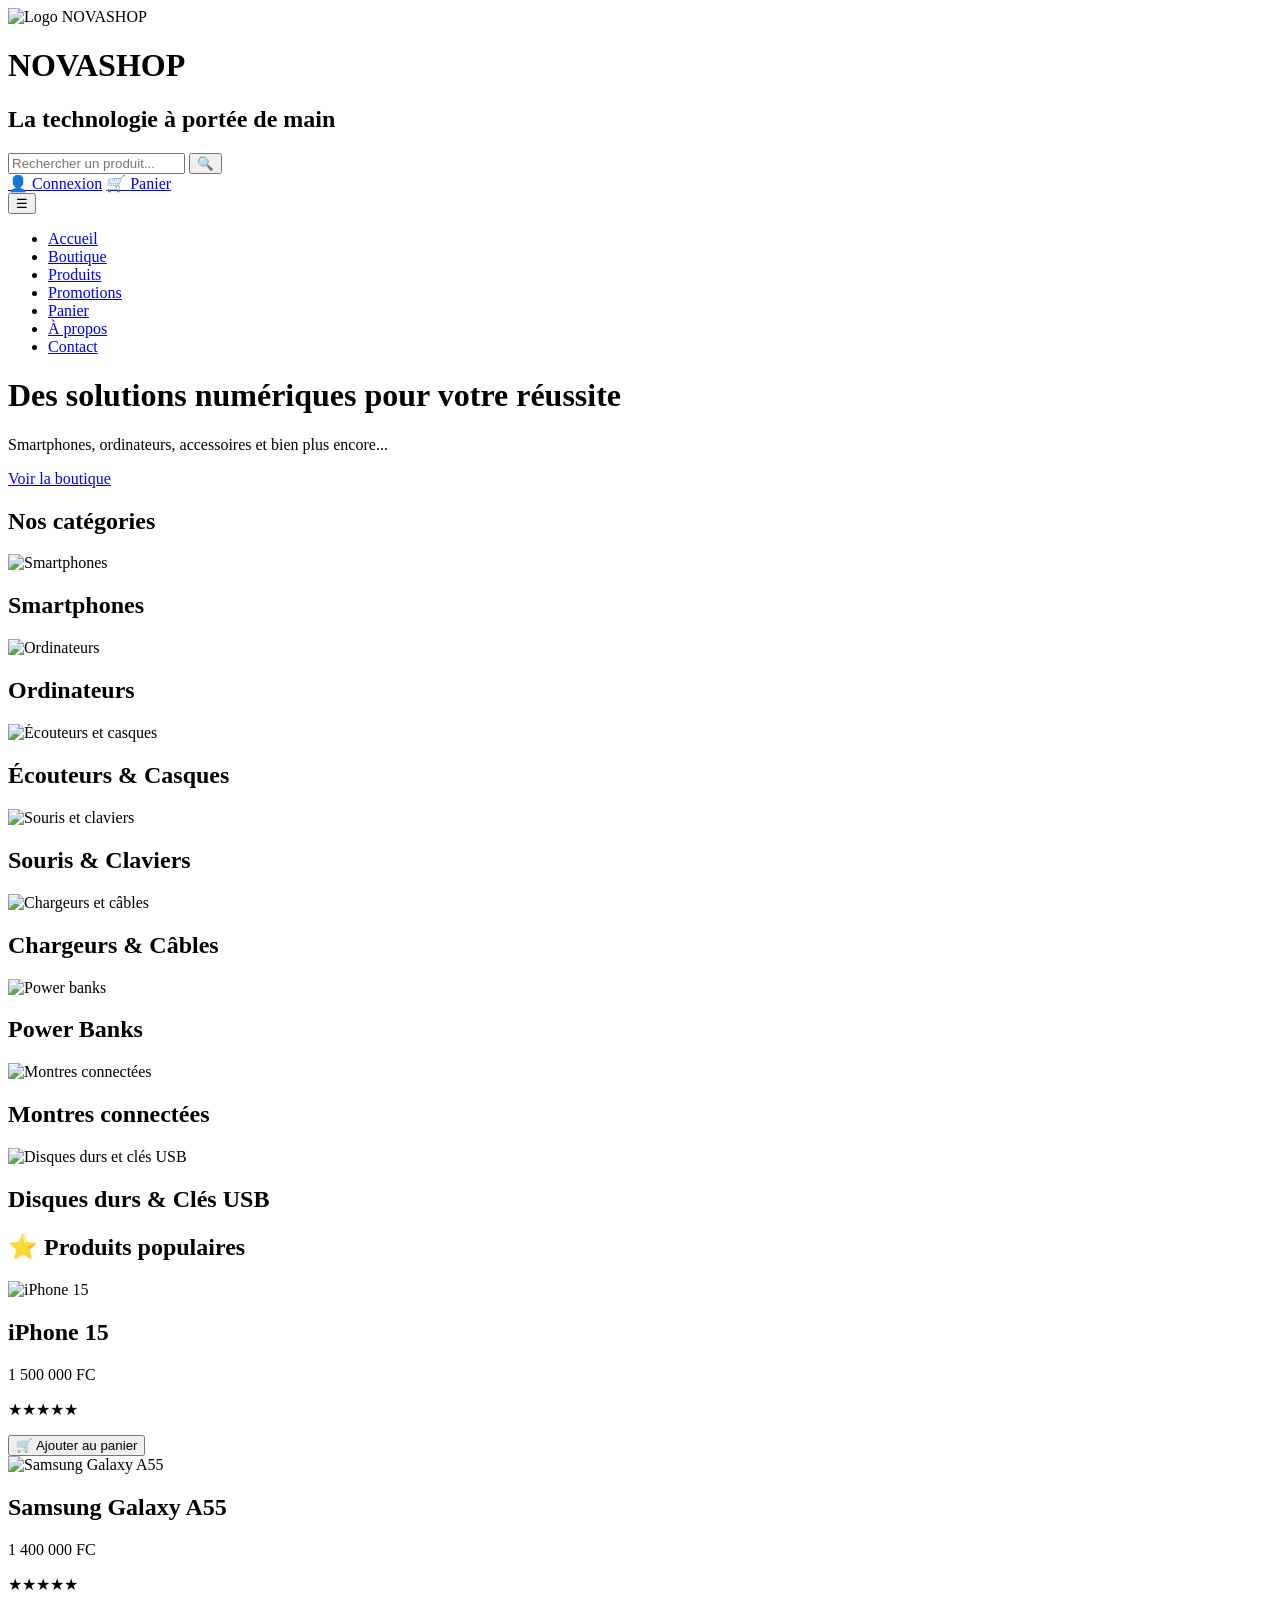
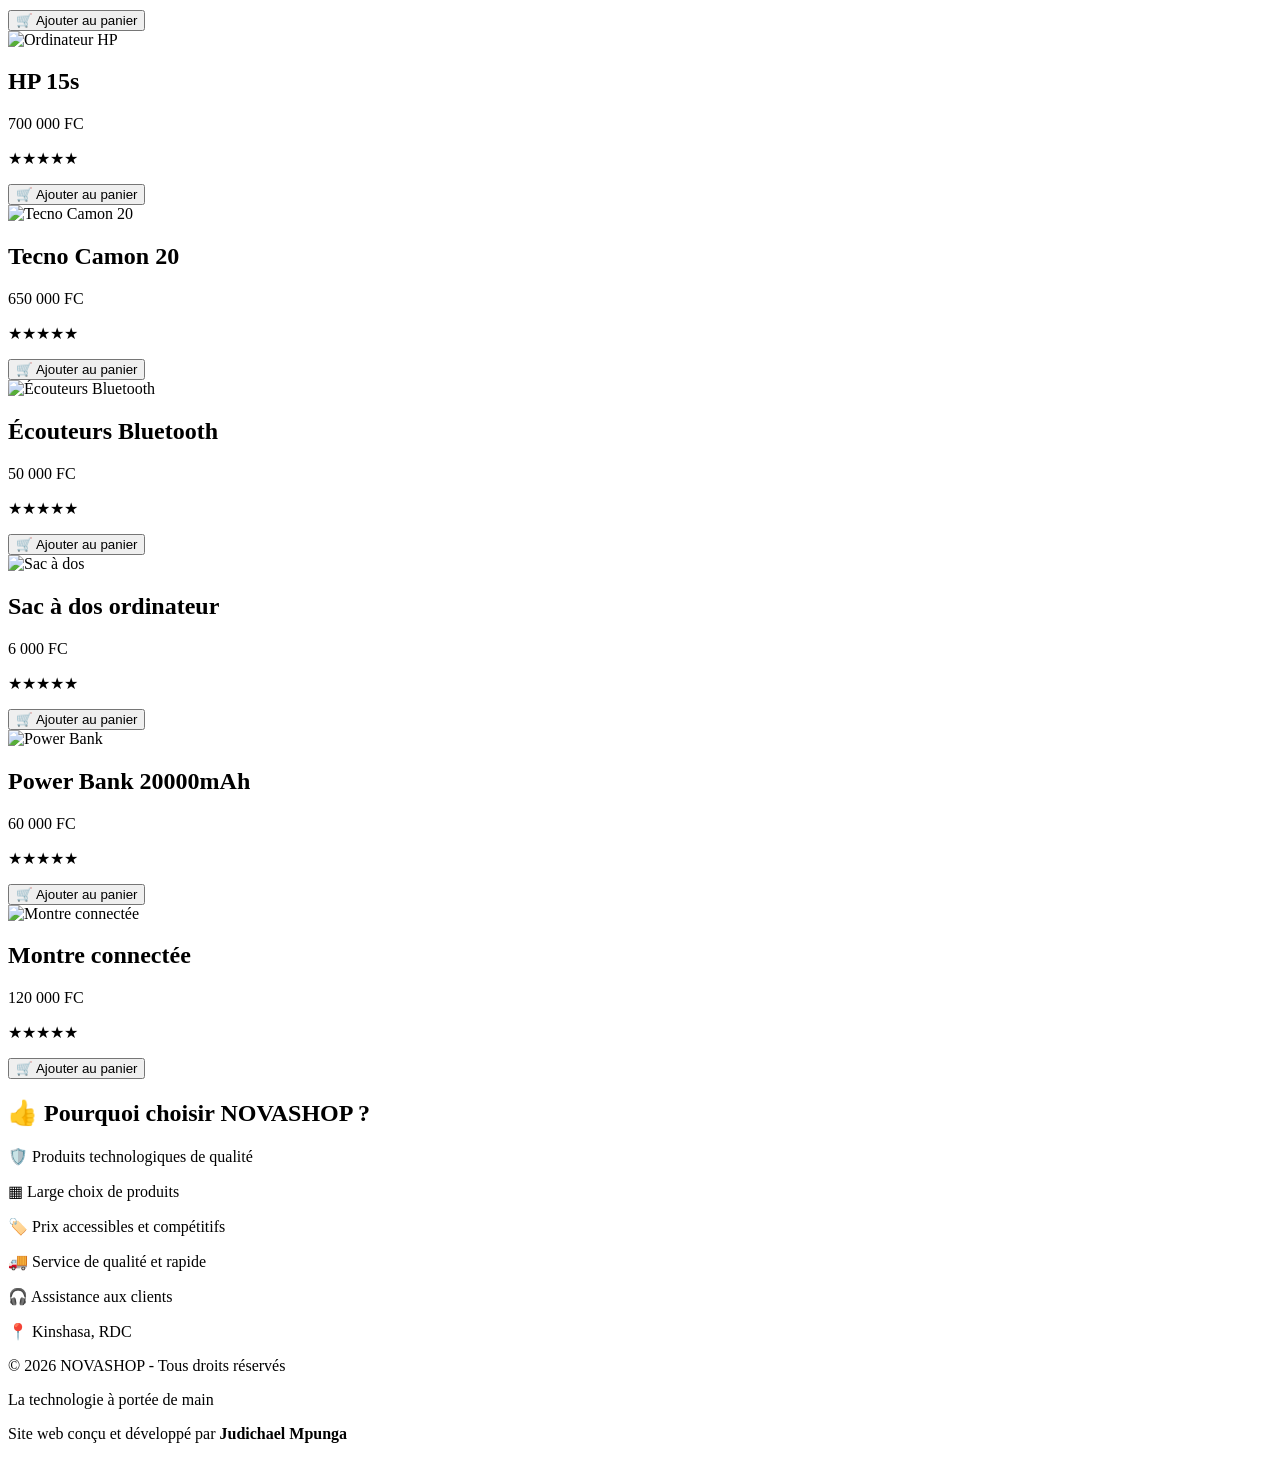
==== index.html @ c1bdf5a6 "Add files via upload" ====
<!doctype html>
<html>

<head>
    <meta charset="UTF-8">
    <title>NOVASHOP - Accueil</title>

    <link rel="stylesheet" type="text/css" href="/styles/styles.css">
</head>

<body>

<div id="bloc_page">

    <!--  HEADER  -->

    <header>

        <div id="titre_principal">

            <img src="/images/logo.png" alt="Logo NOVASHOP" id="logo">

            <div id="nom_boutique">
                <h1>NOVASHOP</h1>
                <h2>La technologie à portée de main</h2>
            </div>

        </div>


        <!-- RECHERCHE -->

        <div id="recherche">

            <input type="text"
                   id="txt_recherche"
                   placeholder="Rechercher un produit...">

            <button id="btn_recherche">🔍</button>

        </div>


        <!-- CONNEXION ET PANIER -->

        <div id="actions">

            <a href="#">👤 Connexion</a>

            <a href="panier.html">🛒 Panier</a>

        </div>

    </header>


    <!--  MENU -->

    <div id="barre_menu">

        <button id="btn_menu">☰</button>

        <nav id="menu_principal">

            <ul>

                <li>
                    <a href="index.html">Accueil</a>
                </li>

                <li>
                    <a href="boutique.html">Boutique</a>
                </li>

                <li>
                    <a href="produit.html">Produits</a>
                </li>

                <li>
                    <a href="promotions.html">Promotions</a>
                </li>

                <li>
                    <a href="panier.html">Panier</a>
                </li>

                <li>
                    <a href="apropos.html">À propos</a>
                </li>

                <li>
                    <a href="contact.html">Contact</a>
                </li>

            </ul>

        </nav>

    </div>


    <!-- BANNIERE -->

    <div id="banniere_image">

        <div id="banniere_contenu">

            <h1>Des solutions numériques pour votre réussite</h1>

            <p>
                Smartphones, ordinateurs, accessoires et bien plus encore...
            </p>

            <a href="boutique.html" class="bouton">
                Voir la boutique
            </a>

        </div>

    </div>


    <!--  CATEGORIES  -->

    <section id="categories">

        <h1>Nos catégories</h1>


        <div class="categories_conteneur">


            <div class="categorie">

                <img src="/images/smartphone.png"
                     alt="Smartphones">

                <h2>Smartphones</h2>

            </div>


            <div class="categorie">

                <img src="/images/ordinateurs.png"
                     alt="Ordinateurs">

                <h2>Ordinateurs</h2>

            </div>


            <div class="categorie">

                <img src="/images/ecout_casque.png"
                     alt="Écouteurs et casques">

                <h2>Écouteurs & Casques</h2>

            </div>


            <div class="categorie">

                <img src="/images/clavier_sourie.png"
                     alt="Souris et claviers">

                <h2>Souris & Claviers</h2>

            </div>


            <div class="categorie">

                <img src="/images/chargeur_rapide.png"
                     alt="Chargeurs et câbles">

                <h2>Chargeurs & Câbles</h2>

            </div>


            <div class="categorie">

                <img src="/images/powerbank.png"
                     alt="Power banks">

                <h2>Power Banks</h2>

            </div>


            <div class="categorie">

                <img src="/images/montre.png"
                     alt="Montres connectées">

                <h2>Montres connectées</h2>

            </div>


            <div class="categorie">

                <img src="/images/disque_cles.png"
                     alt="Disques durs et clés USB">

                <h2>Disques durs & Clés USB</h2>

            </div>


        </div>

    </section>


    <!--  PRODUITS POPULAIRES  -->

    <section id="produits_populaires">

        <h1>⭐ Produits populaires</h1>


        <div class="produits_conteneur">


            <!-- PRODUIT 1 -->

            <div class="produit">

                <img src="/images/iphone.png"
                     alt="iPhone 15">

                <h2>iPhone 15</h2>

                <p class="prix">1 500 000 FC</p>

                <p class="etoiles">★★★★★</p>

                <button class="btn_panier">
                    🛒 Ajouter au panier
                </button>

            </div>


            <!-- PRODUIT 2 -->

            <div class="produit">

                <img src="/images/samsung.png"
                     alt="Samsung Galaxy A55">

                <h2>Samsung Galaxy A55</h2>

                <p class="prix">1 400 000 FC</p>

                <p class="etoiles">★★★★★</p>

                <button class="btn_panier">
                    🛒 Ajouter au panier
                </button>

            </div>


            <!-- PRODUIT 3 -->

            <div class="produit">

                <img src="/images/hp.png"
                     alt="Ordinateur HP">

                <h2>HP 15s</h2>

                <p class="prix">700 000 FC</p>

                <p class="etoiles">★★★★★</p>

                <button class="btn_panier">
                    🛒 Ajouter au panier
                </button>

            </div>


            <!-- PRODUIT 4 -->

            <div class="produit">

                <img src="/images/techno.png"
                     alt="Tecno Camon 20">

                <h2>Tecno Camon 20</h2>

                <p class="prix">650 000 FC</p>

                <p class="etoiles">★★★★★</p>

                <button class="btn_panier">
                    🛒 Ajouter au panier
                </button>

            </div>


            <!-- PRODUIT 5 -->

            <div class="produit">

                <img src="/images/airpod.png"
                     alt="Écouteurs Bluetooth">

                <h2>Écouteurs Bluetooth</h2>

                <p class="prix">50 000 FC</p>

                <p class="etoiles">★★★★★</p>

                <button class="btn_panier">
                    🛒 Ajouter au panier
                </button>

            </div>


            <!-- PRODUIT 6 -->

            <div class="produit">

                <img src="/images/sac_ordi.png"
                     alt="Sac à dos">

                <h2>Sac à dos ordinateur</h2>

                <p class="prix">6 000 FC</p>

                <p class="etoiles">★★★★★</p>

                <button class="btn_panier">
                    🛒 Ajouter au panier
                </button>

            </div>


            <!-- PRODUIT 7 -->

            <div class="produit">

                <img src="/images/powerbank.png"
                     alt="Power Bank">

                <h2>Power Bank 20000mAh</h2>

                <p class="prix">60 000 FC</p>

                <p class="etoiles">★★★★★</p>

                <button class="btn_panier">
                    🛒 Ajouter au panier
                </button>

            </div>


            <!-- PRODUIT 8 -->

            <div class="produit">

                <img src="/images/montre.png"
                     alt="Montre connectée">

                <h2>Montre connectée</h2>

                <p class="prix">120 000 FC</p>

                <p class="etoiles">★★★★★</p>

                <button class="btn_panier">
                    🛒 Ajouter au panier
                </button>

            </div>


        </div>

    </section>


    <!--  POURQUOI NOVASHOP  -->

    <aside id="pourquoi_novashop">

        <h1>👍 Pourquoi choisir NOVASHOP ?</h1>

        <p>🛡️ Produits technologiques de qualité</p>

        <p>▦ Large choix de produits</p>

        <p>🏷️ Prix accessibles et compétitifs</p>

        <p>🚚 Service de qualité et rapide</p>

        <p>🎧 Assistance aux clients</p>

        <p>📍 Kinshasa, RDC</p>

    </aside>


    <!--  FOOTER  -->

    <footer>

        <p>
            © 2026 NOVASHOP - Tous droits réservés
        </p>

        <p>
            La technologie à portée de main
        </p>

        <p>Site web conçu et développé par <strong>Judichael Mpunga</strong></p>
    </footer>


</div>


<!-- JAVASCRIPT SERA AJOUTÉ APRÈS -->

<script src="/js/script.js"></script>

</body>

</html>
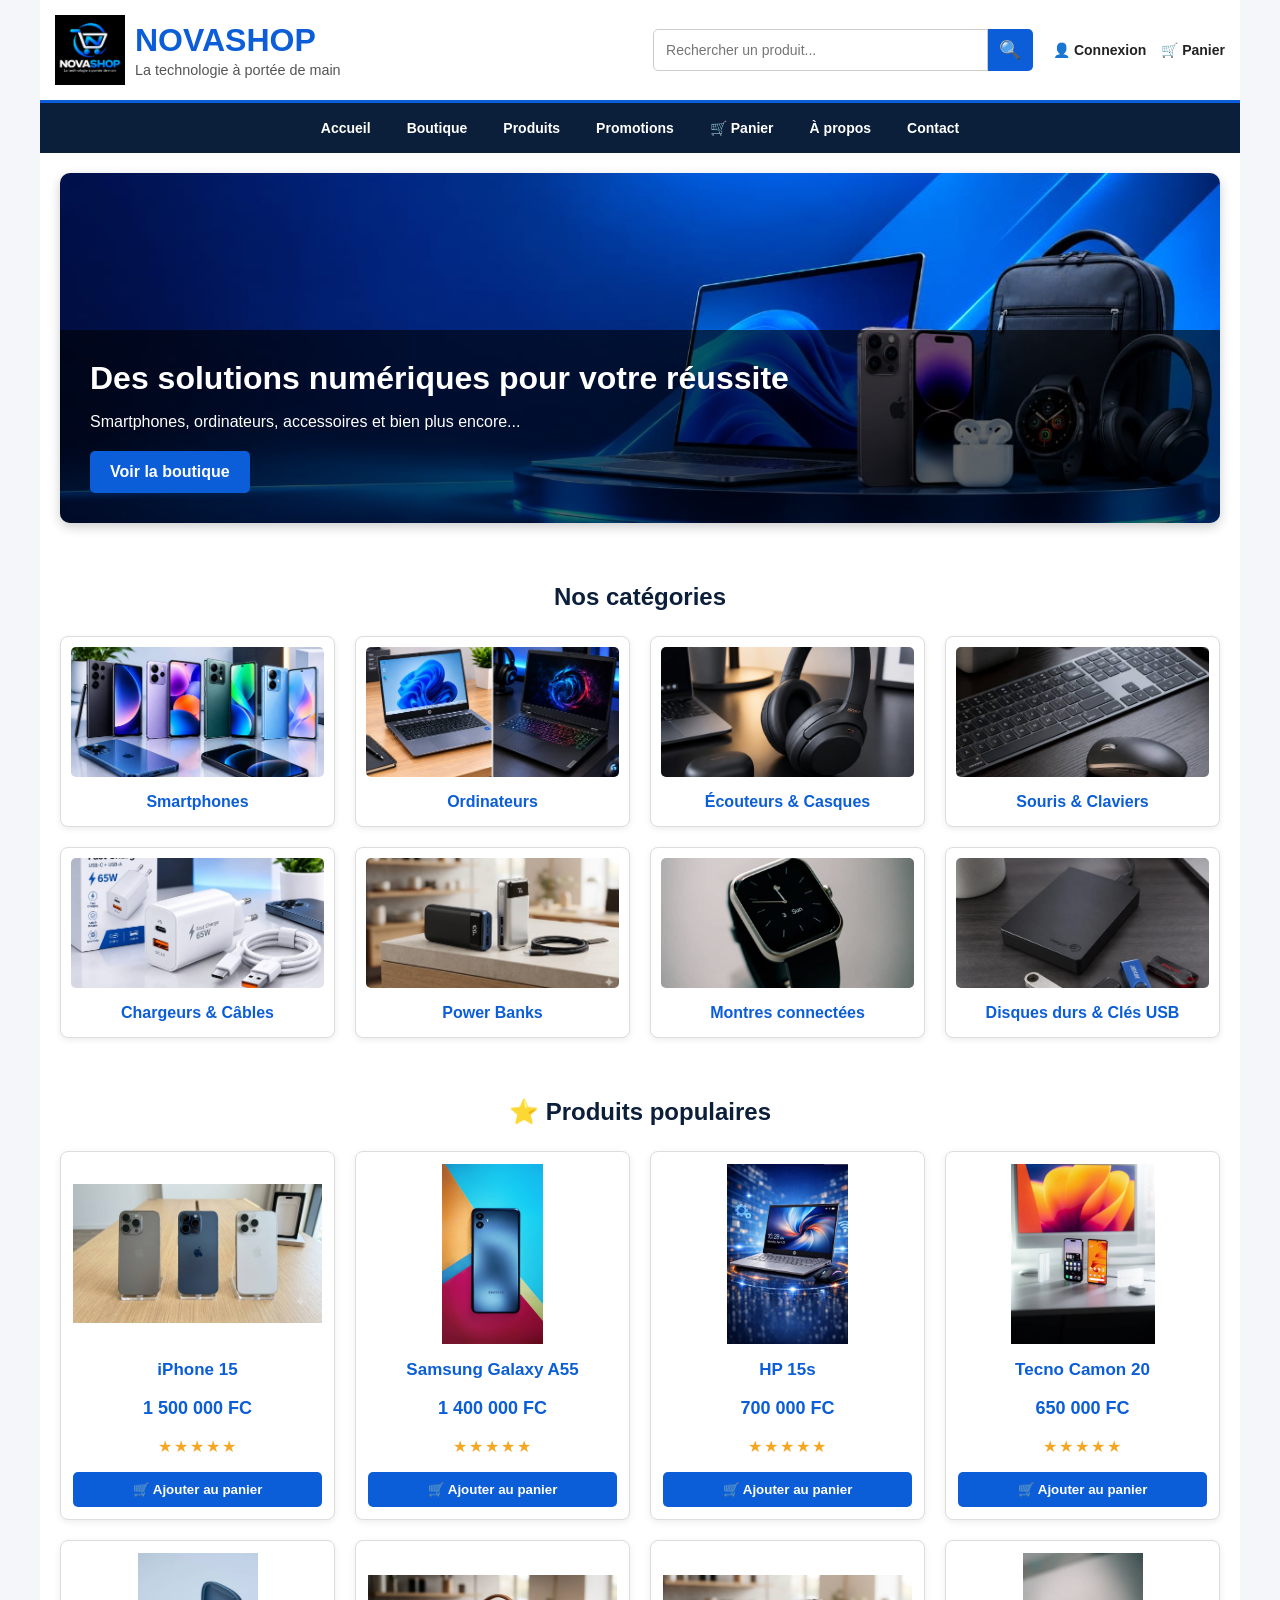
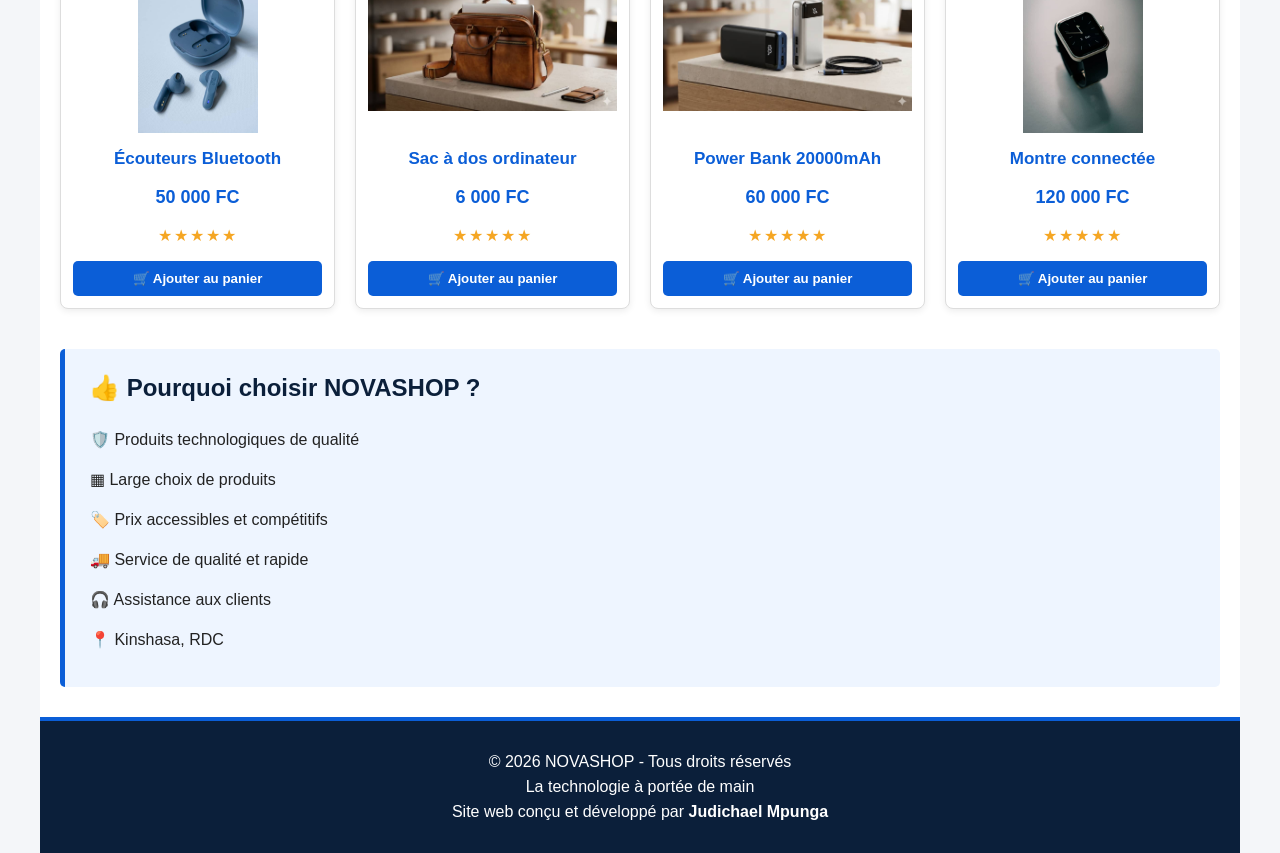
==== commit 443878a9: "Update index.html" ====
--- a/index.html
+++ b/index.html
@@ -5,7 +5,7 @@
     <meta charset="UTF-8">
     <title>NOVASHOP - Accueil</title>
 
-    <link rel="stylesheet" type="text/css" href="/styles/styles.css">
+    <link rel="stylesheet" type="text/css" href="styles/styles.css">
 </head>
 
 <body>
@@ -18,7 +18,7 @@
 
         <div id="titre_principal">
 
-            <img src="/images/logo.png" alt="Logo NOVASHOP" id="logo">
+            <img src="images/logo.png" alt="Logo NOVASHOP" id="logo">
 
             <div id="nom_boutique">
                 <h1>NOVASHOP</h1>
@@ -132,7 +132,7 @@
 
             <div class="categorie">
 
-                <img src="/images/smartphone.png"
+                <img src="images/smartphone.png"
                      alt="Smartphones">
 
                 <h2>Smartphones</h2>
@@ -142,7 +142,7 @@
 
             <div class="categorie">
 
-                <img src="/images/ordinateurs.png"
+                <img src="images/ordinateurs.png"
                      alt="Ordinateurs">
 
                 <h2>Ordinateurs</h2>
@@ -152,7 +152,7 @@
 
             <div class="categorie">
 
-                <img src="/images/ecout_casque.png"
+                <img src="images/ecout_casque.png"
                      alt="Écouteurs et casques">
 
                 <h2>Écouteurs & Casques</h2>
@@ -162,7 +162,7 @@
 
             <div class="categorie">
 
-                <img src="/images/clavier_sourie.png"
+                <img src="images/clavier_sourie.png"
                      alt="Souris et claviers">
 
                 <h2>Souris & Claviers</h2>
@@ -172,7 +172,7 @@
 
             <div class="categorie">
 
-                <img src="/images/chargeur_rapide.png"
+                <img src="images/chargeur_rapide.png"
                      alt="Chargeurs et câbles">
 
                 <h2>Chargeurs & Câbles</h2>
@@ -182,7 +182,7 @@
 
             <div class="categorie">
 
-                <img src="/images/powerbank.png"
+                <img src="images/powerbank.png"
                      alt="Power banks">
 
                 <h2>Power Banks</h2>
@@ -192,7 +192,7 @@
 
             <div class="categorie">
 
-                <img src="/images/montre.png"
+                <img src="images/montre.png"
                      alt="Montres connectées">
 
                 <h2>Montres connectées</h2>
@@ -202,7 +202,7 @@
 
             <div class="categorie">
 
-                <img src="/images/disque_cles.png"
+                <img src="images/disque_cles.png"
                      alt="Disques durs et clés USB">
 
                 <h2>Disques durs & Clés USB</h2>
@@ -229,7 +229,7 @@
 
             <div class="produit">
 
-                <img src="/images/iphone.png"
+                <img src="images/iphone.png"
                      alt="iPhone 15">
 
                 <h2>iPhone 15</h2>
@@ -249,7 +249,7 @@
 
             <div class="produit">
 
-                <img src="/images/samsung.png"
+                <img src="images/samsung.png"
                      alt="Samsung Galaxy A55">
 
                 <h2>Samsung Galaxy A55</h2>
@@ -269,7 +269,7 @@
 
             <div class="produit">
 
-                <img src="/images/hp.png"
+                <img src="images/hp.png"
                      alt="Ordinateur HP">
 
                 <h2>HP 15s</h2>
@@ -289,7 +289,7 @@
 
             <div class="produit">
 
-                <img src="/images/techno.png"
+                <img src="images/techno.png"
                      alt="Tecno Camon 20">
 
                 <h2>Tecno Camon 20</h2>
@@ -309,7 +309,7 @@
 
             <div class="produit">
 
-                <img src="/images/airpod.png"
+                <img src="images/airpod.png"
                      alt="Écouteurs Bluetooth">
 
                 <h2>Écouteurs Bluetooth</h2>
@@ -329,7 +329,7 @@
 
             <div class="produit">
 
-                <img src="/images/sac_ordi.png"
+                <img src="images/sac_ordi.png"
                      alt="Sac à dos">
 
                 <h2>Sac à dos ordinateur</h2>
@@ -349,7 +349,7 @@
 
             <div class="produit">
 
-                <img src="/images/powerbank.png"
+                <img src="images/powerbank.png"
                      alt="Power Bank">
 
                 <h2>Power Bank 20000mAh</h2>
@@ -369,7 +369,7 @@
 
             <div class="produit">
 
-                <img src="/images/montre.png"
+                <img src="images/montre.png"
                      alt="Montre connectée">
 
                 <h2>Montre connectée</h2>
@@ -432,7 +432,7 @@
 
 <!-- JAVASCRIPT SERA AJOUTÉ APRÈS -->
 
-<script src="/js/script.js"></script>
+<script src="js/script.js"></script>
 
 </body>
 
--- a/styles/styles.css
+++ b/styles/styles.css
@@ -0,0 +1,1160 @@
+
+* {
+    box-sizing: border-box;
+}
+
+body {
+    margin: 0;
+    padding: 0;
+
+    font-family: Arial, "Trebuchet MS", sans-serif;
+
+    background-color: #f4f6f9;
+    color: #222;
+}
+
+#bloc_page {
+    width: 95%;
+    max-width: 1200px;
+    margin: auto;
+
+    background-color: white;
+}
+
+
+/* HEADER*/
+
+header {
+    min-height: 100px;
+
+    padding: 15px;
+
+    display: flex;
+    align-items: center;
+    justify-content: space-between;
+
+    gap: 20px;
+
+    background-color: white;
+
+    border-bottom: 3px solid #0b5ed7;
+}
+
+
+/* Logo + nom */
+
+#titre_principal {
+    display: flex;
+    align-items: center;
+
+    flex-shrink: 0;
+}
+
+#logo {
+    width: 70px;
+    height: 70px;
+
+    object-fit: contain;
+
+    margin-right: 10px;
+}
+
+#nom_boutique {
+    white-space: nowrap;
+}
+
+#nom_boutique h1 {
+    margin: 0;
+
+    color: #0b5ed7;
+
+    font-size: 2em;
+}
+
+#nom_boutique h2 {
+    margin: 3px 0 0 0;
+
+    color: #555;
+
+    font-size: 0.9em;
+
+    font-weight: normal;
+}
+
+
+/*  RECHERCHE */
+
+#recherche {
+    display: flex;
+
+    width: 380px;
+
+    margin-left: auto;
+}
+
+#txt_recherche {
+    width: 100%;
+
+    padding: 12px;
+
+    border: 1px solid #ccc;
+
+    border-radius: 5px 0 0 5px;
+
+    font-size: 14px;
+
+    outline: none;
+}
+
+#txt_recherche:focus {
+    border-color: #0b5ed7;
+}
+
+#btn_recherche {
+    width: 50px;
+
+    border: none;
+
+    background-color: #0b5ed7;
+
+    color: white;
+
+    font-size: 18px;
+
+    border-radius: 0 5px 5px 0;
+
+    cursor: pointer;
+}
+
+#btn_recherche:hover {
+    background-color: #084298;
+}
+
+
+/*  ACTIONS */
+
+#actions {
+    display: flex;
+
+    gap: 15px;
+
+    white-space: nowrap;
+}
+
+#actions a {
+    color: #222;
+
+    text-decoration: none;
+
+    font-size: 14px;
+
+    font-weight: bold;
+}
+
+#actions a:hover {
+    color: #0b5ed7;
+}
+
+
+/*  MENU PRINCIPAL */
+
+#barre_menu {
+    background-color: #0b1f3a;
+
+    min-height: 50px;
+
+    display: flex;
+
+    align-items: center;
+
+    justify-content: center;
+}
+
+#menu_principal ul {
+    list-style-type: none;
+
+    margin: 0;
+
+    padding: 0;
+
+    display: flex;
+
+    align-items: center;
+
+    justify-content: center;
+
+    flex-wrap: wrap;
+}
+
+#menu_principal li {
+    display: inline-block;
+}
+
+#menu_principal a {
+    display: block;
+
+    padding: 16px 18px;
+
+    color: white;
+
+    text-decoration: none;
+
+    font-weight: bold;
+
+    font-size: 14px;
+}
+
+#menu_principal a:hover {
+    background-color: #0b5ed7;
+}
+
+
+/* Bouton hamburger */
+
+#btn_menu {
+    display: none;
+
+    border: none;
+
+    background-color: transparent;
+
+    color: white;
+
+    font-size: 28px;
+
+    cursor: pointer;
+}
+
+
+/* BANNIERE ACCUEIL */
+
+#banniere_image {
+    min-height: 350px;
+
+    margin: 20px;
+
+    border-radius: 10px;
+
+    background-image: url("../images/banner.png");
+
+    background-size: cover;
+
+    background-position: center;
+
+    background-repeat: no-repeat;
+
+    position: relative;
+
+    overflow: hidden;
+
+    box-shadow: 0 4px 12px rgba(0, 0, 0, 0.20);
+}
+
+#banniere_contenu {
+    position: absolute;
+
+    left: 0;
+    bottom: 0;
+
+    width: 100%;
+
+    padding: 30px;
+
+    color: white;
+
+    background-color: rgba(0, 0, 0, 0.60);
+}
+
+#banniere_contenu h1 {
+    margin: 0 0 10px 0;
+
+    font-size: 2em;
+}
+
+#banniere_contenu p {
+    margin-bottom: 20px;
+
+    font-size: 1em;
+}
+
+
+/* 7. BOUTONS */
+
+.bouton {
+    display: inline-block;
+
+    padding: 12px 20px;
+
+    background-color: #0b5ed7;
+
+    color: white;
+
+    text-decoration: none;
+
+    border-radius: 5px;
+
+    font-weight: bold;
+
+    border: none;
+
+    cursor: pointer;
+}
+
+.bouton:hover {
+    background-color: #084298;
+}
+
+
+/*  TITRES DES SECTIONS */
+
+section h1,
+main h1 {
+    color: #0b1f3a;
+}
+
+section h2 {
+    color: #0b5ed7;
+}
+
+
+/* CATEGORIES */
+
+#categories {
+    padding: 20px;
+}
+
+#categories > h1 {
+    text-align: center;
+
+    margin-bottom: 25px;
+}
+
+.categories_conteneur {
+    display: grid;
+
+    grid-template-columns: repeat(4, 1fr);
+
+    gap: 20px;
+}
+
+.categorie {
+    text-align: center;
+
+    background-color: white;
+
+    border: 1px solid #ddd;
+
+    border-radius: 8px;
+
+    padding: 10px;
+
+    transition: 0.3s;
+
+    box-shadow: 0 2px 6px rgba(0, 0, 0, 0.08);
+}
+
+.categorie:hover {
+    transform: translateY(-5px);
+
+    box-shadow: 0 5px 15px rgba(0, 0, 0, 0.15);
+}
+
+.categorie img {
+    width: 100%;
+
+    height: 130px;
+
+    object-fit: cover;
+
+    border-radius: 5px;
+}
+
+.categorie h2 {
+    margin: 12px 0 5px 0;
+
+    font-size: 16px;
+}
+
+
+/*  PRODUIT */
+
+#produits_populaires {
+    padding: 20px;
+}
+
+#produits_populaires > h1 {
+    text-align: center;
+
+    margin-bottom: 25px;
+}
+
+.produits_conteneur {
+    display: grid;
+
+    grid-template-columns: repeat(4, 1fr);
+
+    gap: 20px;
+}
+
+.produit {
+    background-color: white;
+
+    border: 1px solid #ddd;
+
+    border-radius: 8px;
+
+    padding: 12px;
+
+    text-align: center;
+
+    box-shadow: 0 2px 7px rgba(0, 0, 0, 0.08);
+
+    transition: 0.3s;
+}
+
+.produit:hover {
+    transform: translateY(-5px);
+
+    box-shadow: 0 5px 15px rgba(0, 0, 0, 0.15);
+}
+
+.produit img {
+    width: 100%;
+
+    height: 180px;
+
+    object-fit: contain;
+
+    border-radius: 5px;
+}
+
+.produit h2 {
+    font-size: 17px;
+
+    margin: 12px 0;
+}
+
+.prix {
+    color: #0b5ed7;
+
+    font-size: 18px;
+
+    font-weight: bold;
+}
+
+.etoiles {
+    color: #f5a623;
+
+    letter-spacing: 2px;
+}
+
+.btn_panier {
+    width: 100%;
+
+    padding: 10px;
+
+    background-color: #0b5ed7;
+
+    border: none;
+
+    border-radius: 5px;
+
+    color: white;
+
+    font-weight: bold;
+
+    cursor: pointer;
+}
+
+.btn_panier:hover {
+    background-color: #084298;
+}
+
+
+/* POURQUOI NOVASHOP */
+
+#pourquoi_novashop {
+    margin: 20px;
+
+    padding: 25px;
+
+    background-color: #eef5ff;
+
+    border-left: 5px solid #0b5ed7;
+
+    border-radius: 5px;
+}
+
+#pourquoi_novashop h1 {
+    margin-top: 0;
+
+    color: #0b1f3a;
+}
+
+#pourquoi_novashop p {
+    padding: 8px 0;
+
+    margin: 5px 0;
+}
+
+
+/* PAGES INTERNES */
+
+.page {
+    padding: 30px 25px;
+
+    min-height: 500px;
+}
+
+.page > h1 {
+    text-align: center;
+
+    margin-top: 0;
+
+    margin-bottom: 10px;
+}
+
+.intro {
+    text-align: center;
+
+    color: #666;
+
+    margin-bottom: 30px;
+}
+
+
+/* PAGE PRODUITS */
+
+.categorie_produit {
+    margin-bottom: 20px;
+
+    padding: 20px;
+
+    background-color: white;
+
+    border: 1px solid #ddd;
+
+    border-left: 5px solid #0b5ed7;
+
+    border-radius: 5px;
+
+    box-shadow: 0 2px 6px rgba(0, 0, 0, 0.06);
+}
+
+.categorie_produit h2 {
+    margin-top: 0;
+}
+
+.categorie_produit li {
+    margin-bottom: 7px;
+}
+
+.categorie_produit a {
+    display: inline-block;
+
+    margin-top: 10px;
+
+    color: #0b5ed7;
+
+    font-weight: bold;
+
+    text-decoration: none;
+}
+
+.categorie_produit a:hover {
+    text-decoration: underline;
+}
+
+
+/* PAGE À PROPOS */
+
+.apropos_contenu {
+    margin-bottom: 20px;
+
+    padding: 25px;
+
+    background-color: white;
+
+    border-radius: 8px;
+
+    border: 1px solid #ddd;
+
+    box-shadow: 0 2px 7px rgba(0, 0, 0, 0.07);
+}
+
+.apropos_contenu h2 {
+    margin-top: 0;
+
+    border-bottom: 2px solid #0b5ed7;
+
+    padding-bottom: 8px;
+}
+
+.apropos_contenu p {
+    line-height: 1.7;
+}
+
+.apropos_contenu li {
+    margin-bottom: 10px;
+}
+
+
+/* PAGE CONTACT */
+
+.contact_conteneur {
+    display: grid;
+
+    grid-template-columns: 1fr 1.5fr;
+
+    gap: 25px;
+}
+
+
+/* Informations */
+
+.contact_infos {
+    padding: 25px;
+
+    background-color: #eef5ff;
+
+    border-radius: 8px;
+
+    border: 1px solid #d6e5ff;
+}
+
+.contact_infos h2 {
+    margin-top: 0;
+
+    color: #0b1f3a;
+}
+
+.contact_infos p {
+    line-height: 1.6;
+
+    margin-bottom: 25px;
+}
+
+
+/* Formulaire */
+
+.contact_formulaire {
+    padding: 25px;
+
+    background-color: white;
+
+    border: 1px solid #ddd;
+
+    border-radius: 8px;
+
+    box-shadow: 0 2px 7px rgba(0, 0, 0, 0.07);
+}
+
+.contact_formulaire h2 {
+    margin-top: 0;
+}
+
+.contact_formulaire label {
+    display: block;
+
+    margin-top: 15px;
+
+    margin-bottom: 6px;
+
+    font-weight: bold;
+}
+
+.contact_formulaire input,
+.contact_formulaire textarea {
+    width: 100%;
+
+    padding: 12px;
+
+    border: 1px solid #ccc;
+
+    border-radius: 5px;
+
+    font-family: Arial, sans-serif;
+
+    font-size: 14px;
+
+    outline: none;
+}
+
+.contact_formulaire input:focus,
+.contact_formulaire textarea:focus {
+    border-color: #0b5ed7;
+}
+
+.contact_formulaire textarea {
+    resize: vertical;
+}
+
+#btn_envoyer {
+    margin-top: 20px;
+
+    padding: 12px 20px;
+
+    background-color: #0b5ed7;
+
+    color: white;
+
+    border: none;
+
+    border-radius: 5px;
+
+    font-weight: bold;
+
+    cursor: pointer;
+}
+
+#btn_envoyer:hover {
+    background-color: #084298;
+}
+
+
+/* PAGE PANIER */
+
+.panier_conteneur {
+    width: 100%;
+
+    overflow-x: auto;
+
+    margin-bottom: 25px;
+}
+
+#table_panier {
+    width: 100%;
+
+    border-collapse: collapse;
+
+    background-color: white;
+}
+
+#table_panier th {
+    padding: 14px;
+
+    background-color: #0b1f3a;
+
+    color: white;
+
+    text-align: center;
+}
+
+#table_panier td {
+    padding: 12px;
+
+    border-bottom: 1px solid #ddd;
+
+    text-align: center;
+}
+
+#table_panier tr:hover {
+    background-color: #f5f8fc;
+}
+
+.image_panier {
+    width: 60px;
+
+    height: 60px;
+
+    object-fit: contain;
+
+    vertical-align: middle;
+
+    margin-right: 10px;
+}
+
+.quantite {
+    width: 60px;
+
+    padding: 8px;
+
+    text-align: center;
+
+    border: 1px solid #ccc;
+
+    border-radius: 4px;
+}
+
+.btn_supprimer {
+    padding: 8px 10px;
+
+    background-color: #dc3545;
+
+    color: white;
+
+    border: none;
+
+    border-radius: 4px;
+
+    cursor: pointer;
+}
+
+.btn_supprimer:hover {
+    background-color: #b02a37;
+}
+
+
+/* Résumé panier */
+
+#resume_panier {
+    max-width: 500px;
+
+    margin-left: auto;
+
+    padding: 25px;
+
+    background-color: #eef5ff;
+
+    border-radius: 8px;
+
+    border: 1px solid #d6e5ff;
+}
+
+#resume_panier h2 {
+    margin-top: 0;
+
+    color: #0b1f3a;
+}
+
+#resume_panier p {
+    display: flex;
+
+    justify-content: space-between;
+
+    padding: 8px 0;
+
+    border-bottom: 1px solid #d5dce5;
+}
+
+.total_final {
+    font-size: 20px;
+
+    color: #0b5ed7;
+}
+
+.actions_panier {
+    display: flex;
+
+    justify-content: space-between;
+
+    gap: 10px;
+
+    margin-top: 20px;
+}
+
+#btn_commander {
+    padding: 12px 20px;
+
+    background-color: #198754;
+
+    color: white;
+
+    border: none;
+
+    border-radius: 5px;
+
+    font-weight: bold;
+
+    cursor: pointer;
+}
+
+#btn_commander:hover {
+    background-color: #146c43;
+}
+/* INFORMATIONS DU CLIENT */
+
+#informations_client {
+    max-width: 700px;
+    margin: 25px auto;
+    padding: 25px;
+    background-color: white;
+    border: 1px solid #ddd;
+    border-radius: 8px;
+    box-shadow: 0 2px 7px rgba(0,0,0,0.07);
+}
+
+#informations_client h2 {
+    margin-top: 0;
+    margin-bottom: 10px;
+}
+
+#informations_client p {
+    margin-bottom: 20px;
+}
+
+#informations_client label {
+    display: block;
+    margin-top: 15px;
+    margin-bottom: 6px;
+    font-weight: bold;
+}
+
+#informations_client input,
+#informations_client textarea {
+    display: block;
+    width: 100%;
+    box-sizing: border-box;
+    padding: 12px;
+    border: 1px solid #ccc;
+    border-radius: 5px;
+    font-family: Arial, sans-serif;
+    font-size: 14px;
+}
+
+#informations_client input:focus,
+#informations_client textarea:focus {
+    outline: none;
+    border-color: #0b5ed7;
+}
+
+#informations_client textarea {
+    resize: vertical;
+}
+
+/* FOOTER */
+
+footer {
+    margin-top: 30px;
+
+    padding: 25px;
+
+    text-align: center;
+
+    background-color: #0b1f3a;
+
+    color: white;
+
+    border-top: 4px solid #0b5ed7;
+}
+
+footer p {
+    margin: 7px;
+}
+
+
+/* TABLETTE */
+
+@media screen and (max-width: 900px) {
+
+    header {
+        flex-wrap: wrap;
+
+        justify-content: center;
+    }
+
+    #recherche {
+        order: 3;
+
+        width: 100%;
+
+        margin: 5px 0 0 0;
+    }
+
+    #actions {
+        margin-left: 10px;
+    }
+
+    .categories_conteneur {
+        grid-template-columns: repeat(2, 1fr);
+    }
+
+    .produits_conteneur {
+        grid-template-columns: repeat(2, 1fr);
+    }
+
+    .contact_conteneur {
+        grid-template-columns: 1fr;
+    }
+
+}
+
+
+/* TELEPHONE */
+
+@media screen and (max-width: 600px) {
+
+    #bloc_page {
+        width: 100%;
+    }
+
+
+    /* Header */
+
+    header {
+        padding: 12px;
+
+        display: flex;
+
+        flex-direction: column;
+
+        align-items: stretch;
+
+        gap: 12px;
+    }
+
+    #titre_principal {
+        justify-content: center;
+    }
+
+    #logo {
+        width: 55px;
+
+        height: 55px;
+    }
+
+    #nom_boutique h1 {
+        font-size: 1.6em;
+    }
+
+    #nom_boutique h2 {
+        font-size: 0.8em;
+    }
+
+    #recherche {
+        width: 100%;
+    }
+
+    #actions {
+        justify-content: center;
+    }
+
+
+    /* Menu mobile */
+
+    #barre_menu {
+        min-height: 55px;
+
+        justify-content: flex-start;
+
+        padding: 5px 10px;
+    }
+
+    #btn_menu {
+        display: block;
+    }
+
+    #menu_principal {
+        display: none;
+
+        width: 100%;
+    }
+
+    #menu_principal ul {
+        display: block;
+
+        width: 100%;
+    }
+
+    #menu_principal li {
+        display: block;
+
+        width: 100%;
+    }
+
+    #menu_principal a {
+        padding: 13px;
+
+        text-align: center;
+
+        border-bottom: 1px solid rgba(255, 255, 255, 0.15);
+    }
+
+
+    /* Bannière */
+
+    #banniere_image {
+        min-height: 280px;
+
+        margin: 10px;
+    }
+
+    #banniere_contenu {
+        padding: 18px;
+    }
+
+    #banniere_contenu h1 {
+        font-size: 1.4em;
+    }
+
+
+    /* Grilles */
+
+    .categories_conteneur {
+        grid-template-columns: repeat(2, 1fr);
+
+        gap: 10px;
+    }
+
+    .produits_conteneur {
+        grid-template-columns: repeat(2, 1fr);
+
+        gap: 10px;
+    }
+
+    .categorie img {
+        height: 100px;
+    }
+
+    .produit {
+        padding: 8px;
+    }
+
+    .produit img {
+        height: 130px;
+    }
+
+    .produit h2 {
+        font-size: 14px;
+    }
+
+    .prix {
+        font-size: 16px;
+    }
+
+
+    /* Pages */
+
+    .page {
+        padding: 20px 12px;
+    }
+
+    .page > h1 {
+        font-size: 1.6em;
+    }
+
+
+    /* Contact */
+
+    .contact_conteneur {
+        grid-template-columns: 1fr;
+    }
+
+
+    /* Panier */
+
+    #resume_panier {
+        max-width: 100%;
+    }
+
+    .actions_panier {
+        flex-direction: column;
+    }
+
+    .actions_panier .bouton,
+    #btn_commander {
+        width: 100%;
+
+        text-align: center;
+    }
+
+
+    /* Footer */
+
+    footer {
+        padding: 20px 10px;
+
+        font-size: 13px;
+    }
+
+}
